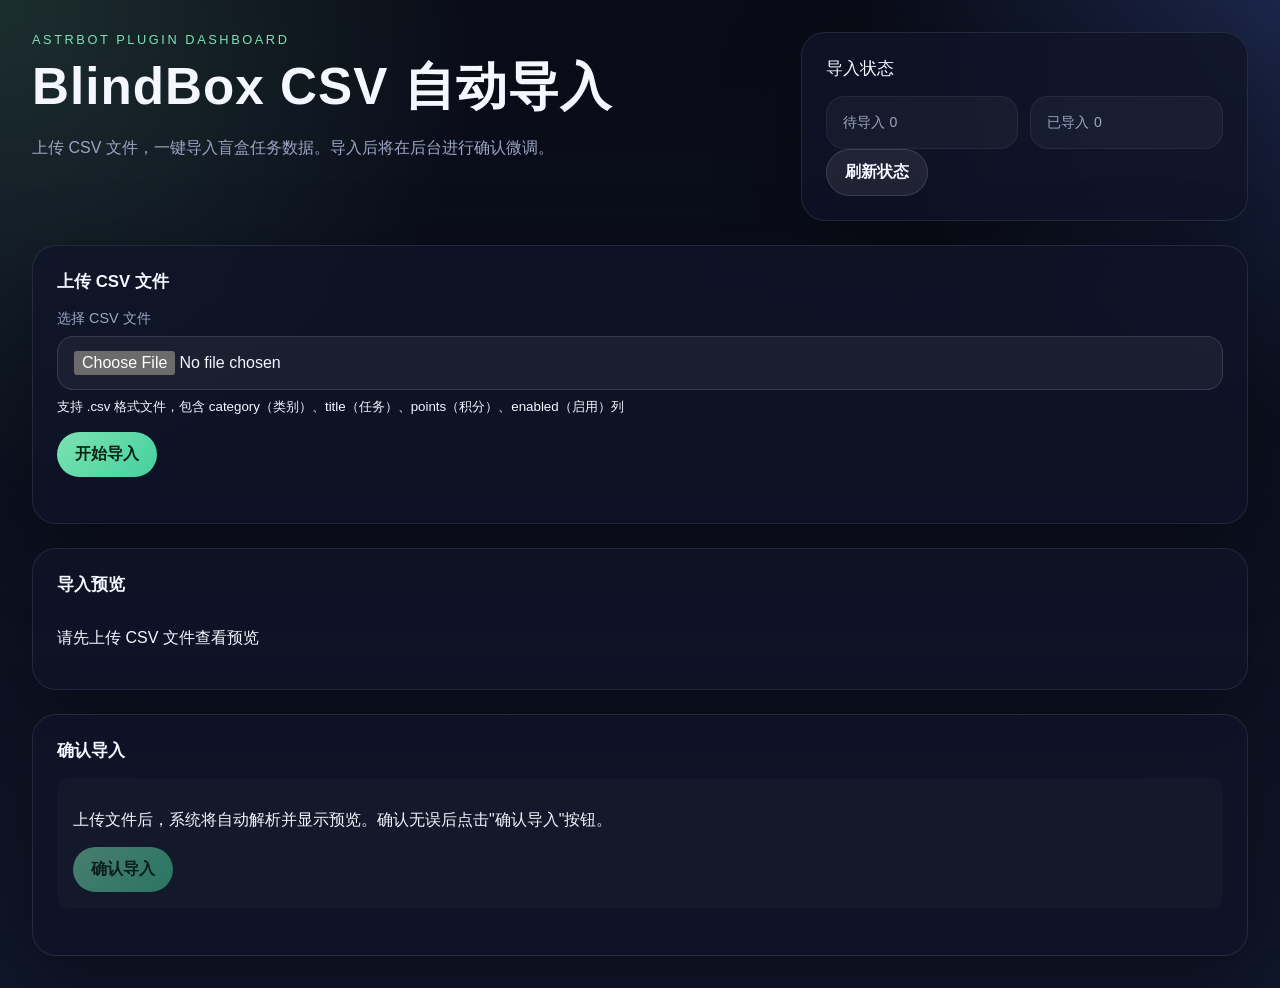
==== pages/import/index.html @ 60c77c67 "feat: 添加CSV自动导入功能 - 新增CSV导入前端页面 (pages/import/) - 添加CSV文件上传和预览API接口 - 支持盲盒任务数据的一键导入 - 在WebUI中集成导入功能 " ====
<!doctype html>
<html lang="zh-CN">
  <head>
    <meta charset="utf-8" />
    <meta name="viewport" content="width=device-width, initial-scale=1" />
    <title>BlindBox CSV 导入</title>
    <link rel="stylesheet" href="./style.css" />
  </head>
  <body>
    <div class="shell">
      <header class="hero">
        <div>
          <p class="eyebrow">AstrBot Plugin Dashboard</p>
          <h1>BlindBox CSV 自动导入</h1>
          <p class="lead">上传 CSV 文件，一键导入盲盒任务数据。导入后将在后台进行确认微调。</p>
        </div>
        <div class="hero-card">
          <div class="hero-card-title">导入状态</div>
          <div id="stats" class="stats">
            <div class="stat">
              <span class="stat-label">待导入</span>
              <span class="stat-value" id="pending-count">0</span>
            </div>
            <div class="stat">
              <span class="stat-label">已导入</span>
              <span class="stat-value" id="imported-count">0</span>
            </div>
          </div>
          <div class="hero-card-actions">
            <button id="refreshBtn" class="secondary">刷新状态</button>
          </div>
        </div>
      </header>

      <main class="grid">
        <section class="panel">
          <div class="panel-head">
            <h2>上传 CSV 文件</h2>
          </div>
          <form id="uploadForm" class="form-grid">
            <label class="full">
              <span>选择 CSV 文件</span>
              <input id="csvFileInput" type="file" accept=".csv" required />
              <small>支持 .csv 格式文件，包含 category（类别）、title（任务）、points（积分）、enabled（启用）列</small>
            </label>
            <div class="form-actions">
              <button type="submit" id="uploadBtn">开始导入</button>
            </div>
          </form>
          <div id="uploadMessage" class="message"></div>
        </section>

        <section class="panel panel--wide">
          <div class="panel-head">
            <h2>导入预览</h2>
          </div>
          <div id="previewContainer" class="preview-container">
            <p>请先上传 CSV 文件查看预览</p>
          </div>
        </section>

        <section class="panel">
          <div class="panel-head">
            <h2>确认导入</h2>
          </div>
          <div id="confirmContainer" class="confirm-container">
            <p>上传文件后，系统将自动解析并显示预览。确认无误后点击"确认导入"按钮。</p>
            <button id="confirmBtn" class="primary" disabled>确认导入</button>
          </div>
          <div id="confirmMessage" class="message"></div>
        </section>
      </main>
    </div>

    <script src="./app.js"></script>
  </body>
</html>
---- pages/import/style.css ----
:root {
  color-scheme: dark;
  --bg: #0d1021;
  --bg-soft: rgba(255, 255, 255, 0.04);
  --panel: rgba(16, 20, 40, 0.78);
  --panel-border: rgba(255, 255, 255, 0.09);
  --text: #f4f7ff;
  --muted: #9ca6c4;
  --accent: #7ce2b2;
  --accent-strong: #44d19d;
  --danger: #ff7d7d;
  --warning: #ffc76d;
  --shadow: 0 24px 80px rgba(0, 0, 0, 0.35);
  --radius: 24px;
  --radius-sm: 16px;
}

* {
  box-sizing: border-box;
}

body {
  margin: 0;
  min-height: 100vh;
  color: var(--text);
  font-family: "Segoe UI", "PingFang SC", "Hiragino Sans GB", "Microsoft YaHei", sans-serif;
  background:
    radial-gradient(circle at top left, rgba(124, 226, 178, 0.16), transparent 30%),
    radial-gradient(circle at top right, rgba(91, 132, 255, 0.22), transparent 26%),
    linear-gradient(180deg, #090b16 0%, #10162a 100%);
}

.shell {
  max-width: 1360px;
  margin: 0 auto;
  padding: 32px;
}

.hero {
  display: grid;
  grid-template-columns: minmax(0, 1.5fr) minmax(320px, 0.9fr);
  gap: 24px;
  align-items: stretch;
  margin-bottom: 24px;
}

.hero h1 {
  margin: 6px 0 12px;
  font-size: clamp(2rem, 4vw, 3.8rem);
  letter-spacing: 0.02em;
}

.eyebrow {
  margin: 0;
  color: var(--accent);
  text-transform: uppercase;
  letter-spacing: 0.2em;
  font-size: 0.8rem;
}

.lead {
  max-width: 60ch;
  margin: 0;
  color: var(--muted);
  line-height: 1.7;
}

.hero-card,
.panel {
  background: var(--panel);
  border: 1px solid var(--panel-border);
  backdrop-filter: blur(18px);
  box-shadow: var(--shadow);
  border-radius: var(--radius);
}

.hero-card {
  padding: 24px;
}

.hero-card-title,
.panel-head h2 {
  margin: 0;
  font-size: 1.05rem;
}

.stats {
  display: grid;
  grid-template-columns: repeat(2, minmax(0, 1fr));
  gap: 12px;
  margin-top: 16px;
}

.stat {
  padding: 16px;
  border-radius: 18px;
  background: rgba(255, 255, 255, 0.04);
  border: 1px solid rgba(255, 255, 255, 0.06);
}

.stat strong {
  display: block;
  font-size: 1.35rem;
  margin-bottom: 4px;
}

.stat span {
  color: var(--muted);
  font-size: 0.88rem;
}

.grid {
  display: grid;
  gap: 24px;
}

.panel {
  padding: 24px;
}

.panel--wide {
  width: 100%;
}

.panel-head {
  display: flex;
  align-items: center;
  justify-content: space-between;
  gap: 16px;
  margin-bottom: 16px;
}

button,
input,
textarea,
select {
  font: inherit;
}

button {
  border: none;
  border-radius: 999px;
  padding: 12px 18px;
  background: linear-gradient(135deg, var(--accent) 0%, var(--accent-strong) 100%);
  color: #062112;
  font-weight: 700;
  cursor: pointer;
  transition: transform 0.15s ease, filter 0.15s ease;
}

button:hover {
  transform: translateY(-1px);
  filter: brightness(1.05);
}

button.secondary {
  background: rgba(255, 255, 255, 0.08);
  color: var(--text);
  border: 1px solid rgba(255, 255, 255, 0.12);
}

button.danger {
  background: linear-gradient(135deg, #ff8080 0%, #ff5f6d 100%);
  color: white;
}

button.ghost {
  background: rgba(255, 255, 255, 0.06);
  color: var(--text);
  border: 1px solid rgba(255, 255, 255, 0.12);
}

.form-grid {
  display: grid;
  grid-template-columns: repeat(2, minmax(0, 1fr));
  gap: 16px;
}

label {
  display: grid;
  gap: 8px;
}

label span {
  color: var(--muted);
  font-size: 0.9rem;
}

input,
textarea,
select {
  width: 100%;
  padding: 14px 16px;
  border-radius: 16px;
  border: 1px solid rgba(255, 255, 255, 0.12);
  background: rgba(255, 255, 255, 0.05);
  color: var(--text);
  outline: none;
}

input:focus,
textarea:focus,
select:focus {
  border-color: rgba(124, 226, 178, 0.6);
  box-shadow: 0 0 0 4px rgba(124, 226, 178, 0.12);
}

button:disabled {
  cursor: not-allowed;
  opacity: 0.5;
  transform: none;
}

textarea {
  resize: vertical;
}

.full {
  grid-column: 1 / -1;
}

.actions-row {
  display: flex;
  align-items: center;
  gap: 12px;
  flex-wrap: wrap;
}

.hint {
  color: var(--muted);
  font-size: 0.88rem;
}

.groups {
  display: grid;
  grid-template-columns: repeat(auto-fit, minmax(300px, 1fr));
  gap: 16px;
}

.group-card {
  border-radius: 20px;
  border: 1px solid rgba(255, 255, 255, 0.08);
  background: linear-gradient(180deg, rgba(255, 255, 255, 0.045), rgba(255, 255, 255, 0.03));
  padding: 18px;
  display: grid;
  gap: 14px;
}

.group-top {
  display: flex;
  align-items: flex-start;
  justify-content: space-between;
  gap: 12px;
}

.group-name {
  margin: 0 0 8px;
  font-size: 1.1rem;
}

.group-meta,
.group-members,
.group-draw {
  color: var(--muted);
  font-size: 0.92rem;
  line-height: 1.7;
}

.group-badge {
  padding: 6px 10px;
  border-radius: 999px;
  background: rgba(124, 226, 178, 0.12);
  color: var(--accent);
  font-size: 0.78rem;
}

.group-badge.warn {
  background: rgba(255, 199, 109, 0.12);
  color: var(--warning);
}

.group-badge.danger {
  background: rgba(255, 125, 125, 0.12);
  color: var(--danger);
}

.inline-form {
  display: grid;
  grid-template-columns: 1fr auto;
  gap: 10px;
}

.inline-form--wide {
  flex: 1 1 100%;
}

.inline-form input {
  min-width: 0;
}

.group-actions {
  display: flex;
  flex-wrap: wrap;
  gap: 10px;
}

.footer {
  display: flex;
  justify-content: space-between;
  gap: 16px;
  align-items: center;
  margin-top: 20px;
  color: var(--muted);
  font-size: 0.9rem;
}

.badge {
  padding: 8px 12px;
  border-radius: 999px;
  background: rgba(255, 255, 255, 0.08);
  color: var(--text);
}

.badge.ok {
  background: rgba(124, 226, 178, 0.12);
  color: var(--accent);
}

.badge.warn {
  background: rgba(255, 199, 109, 0.12);
  color: var(--warning);
}

.message {
  min-height: 1.4em;
  text-align: right;
}

.message.ok {
  color: var(--accent);
}

.message.warn {
  color: var(--warning);
}

.message.err {
  color: var(--danger);
}

@media (max-width: 920px) {
  .hero {
    grid-template-columns: 1fr;
  }

  .form-grid {
    grid-template-columns: 1fr;
  }

  .footer {
    flex-direction: column;
    align-items: flex-start;
  }
}

/* Import page specific styles */
.preview-container {
  max-height: 400px;
  overflow-y: auto;
}

.preview-summary {
  margin-bottom: 16px;
  padding: 16px;
  background: rgba(255, 255, 255, 0.04);
  border-radius: 12px;
}

.categories {
  display: flex;
  flex-wrap: wrap;
  gap: 8px;
  margin-top: 8px;
}

.category-tag {
  padding: 4px 8px;
  background: rgba(124, 226, 178, 0.12);
  color: var(--accent);
  border-radius: 6px;
  font-size: 0.85rem;
}

.tasks-table table {
  width: 100%;
  border-collapse: collapse;
}

.tasks-table th,
.tasks-table td {
  padding: 8px 12px;
  text-align: left;
  border-bottom: 1px solid rgba(255, 255, 255, 0.08);
}

.tasks-table th {
  background: rgba(255, 255, 255, 0.04);
  font-weight: 600;
}

.confirm-container {
  padding: 16px;
  background: rgba(255, 255, 255, 0.02);
  border-radius: 12px;
}

.message.info {
  color: var(--accent);
}

.message.error {
  color: var(--danger);
}
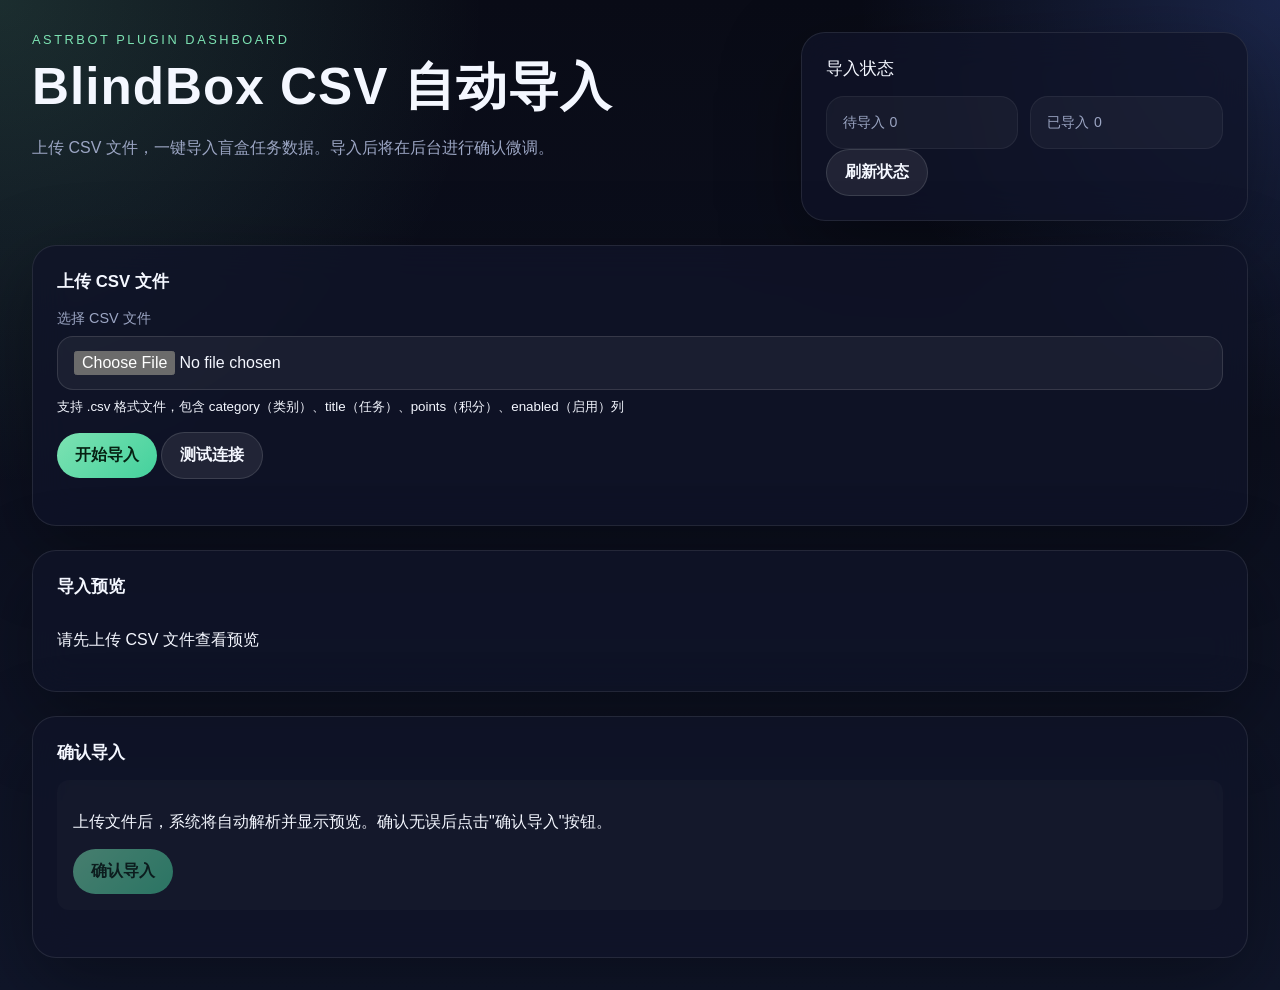
==== commit 956315b7: "feat: 添加API连接测试功能" ====
--- a/pages/import/index.html
+++ b/pages/import/index.html
@@ -45,6 +45,7 @@
             </label>
             <div class="form-actions">
               <button type="submit" id="uploadBtn">开始导入</button>
+              <button type="button" id="testBtn" class="secondary">测试连接</button>
             </div>
           </form>
           <div id="uploadMessage" class="message"></div>
